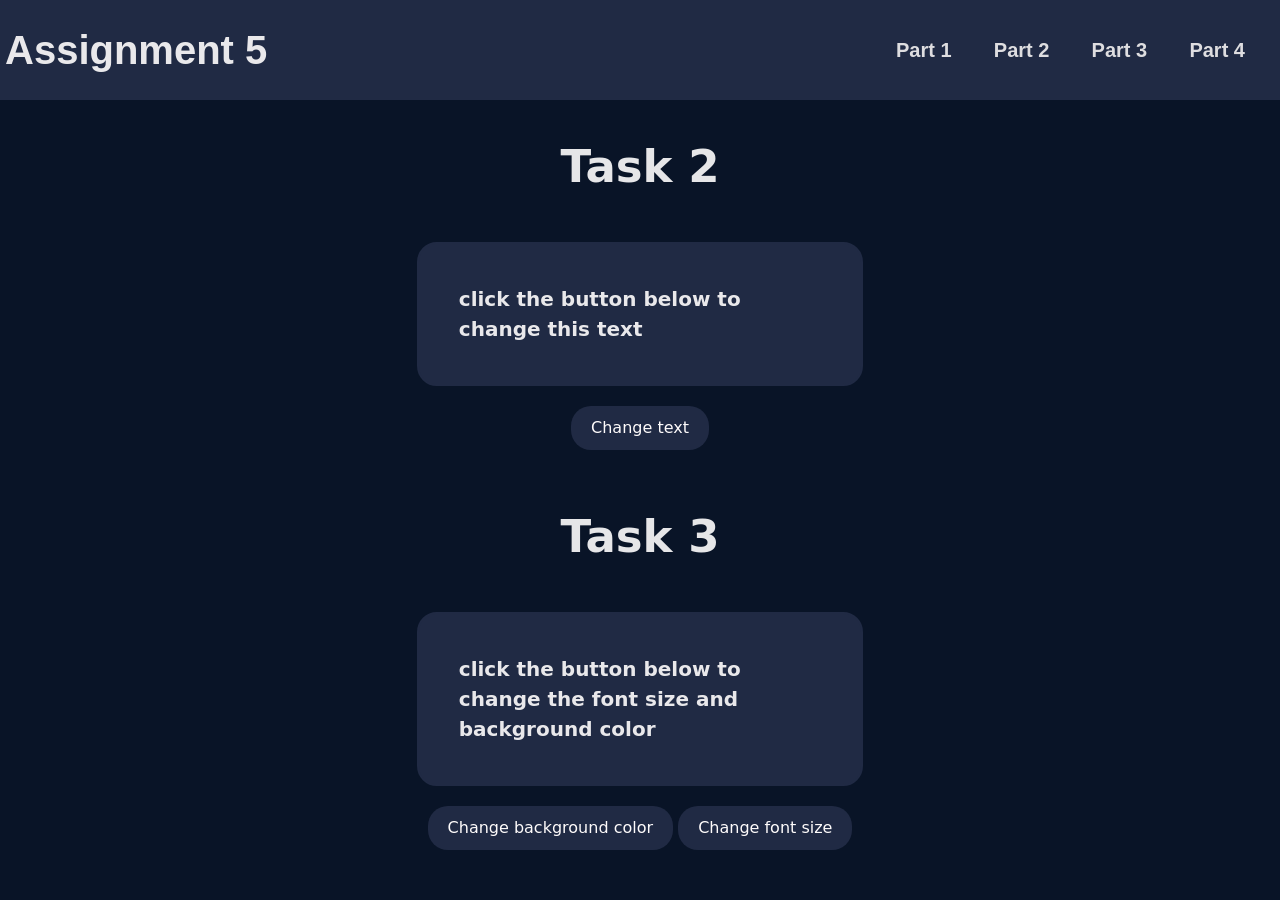
==== Part2/Part2.html @ ce34b098 "update" ====
<!DOCTYPE html>
<html lang="en">
<head>
    <meta charset="UTF-8">
    <meta name="viewport" content="width=device-width, initial-scale=1.0">
    <title>Assignment 5</title>
    <link rel="stylesheet" href="https://cdn.jsdelivr.net/npm/bootstrap@5.3.8/dist/css/bootstrap.min.css">
    <link rel="stylesheet" href="styles.css">
</head>
<body>
     <nav>
        <div class="logo">Assignment 5</div>
        <ul>
            
            <li><a href="../index.html">Part 1</a></li>
            <li><a href="Part2.html">Part 2</a></li>
            <li><a href="../Part3/Part3.html">Part 3</a></li>
            <li><a href="../Part4/Part4.html">Part 4</a></li>

        </ul>
    </nav>

    <div class="container">
        <h1>Task 2 </h1>


        <p id="task">click the button below to change this text</p>

        <div style="text-align: center; padding: 20px;">
        <button class="button" onclick="changeText()">Change text</button>
        </div>


        <h1>Task 3 </h1>

        
        <div>
            <p id = "task3">click the button below to change the font size and background color</p>
            <div style="text-align: center; padding: 20px;">
                
                <button class="button" onclick="changebackground()">Change background color</button>
                <button class="button" onclick="changeFontSize()">Change font size</button>
            </div>
        </div>    
        




    </div>






    <script>
        function changeText() {
            document.getElementById("task").innerHTML = "New text!";

        }
    </script>

    <script>
        function changebackground() {
            document.getElementById("task3").style.backgroundColor = "green";
        }
        function changeFontSize() {
            document.getElementById("task3").style.fontSize = "30px";
        }
    </script>


</body>
</html>
---- Part2/styles.css ----
body {
    background-color: #091427;
    padding: 0;
    margin: 0;
}


h1 {
    text-align: center;
    color: rgb(253, 252, 252, 0.908);
    font-size: 45px;
    padding: 40px;
    font-weight: bold;
}

p {
    
    color: rgb(253, 252, 252, 0.908);
    font-size: 20px;
    padding: 40px;
    font-weight: bold;
    border: 2px solid #202a44;
    max-width: 40%;
    border-radius: 20px;
    background-color: #202a44;
    margin: auto;
}





nav {
    background-color:#202a44 ;
    height: 100px;
    width: 100%;
    display: flex;
    flex-direction: row;
    justify-content: space-between;
    text-align: center;
    align-items: center;
    padding: 5px;
}

.logo {
    font-size: 40px;
    font-weight: bold;
    color: rgba(253, 252, 252, 0.908);
    font-family: Arial, Helvetica, sans-serif;
}


nav ul {
    display: flex;
    flex-direction: row;
    justify-content: space-between;
    width: 30%;
    list-style-type: none;
    margin: 100px 30px;
    gap: 20px;
}


nav a {
    width: 50%;
    text-decoration: none;
    font-family: Arial, Helvetica, sans-serif;
    font-size: 20px;
    font-weight: bold;
    color: rgba(241, 240, 240, 0.908);
    
}

nav li:hover {
    transition: 0.4s;
    transform: scale(1.02);
}

.button{
    background-color: #202a44;
    color: rgb(254, 251, 251);
    border: none;
    padding: 10px 20px;
    text-align: center;
    max-width: 50%;
    border-radius: 20px;
}

button:hover{
    transition: 0.2s;
    transform: scale(1.02);
}
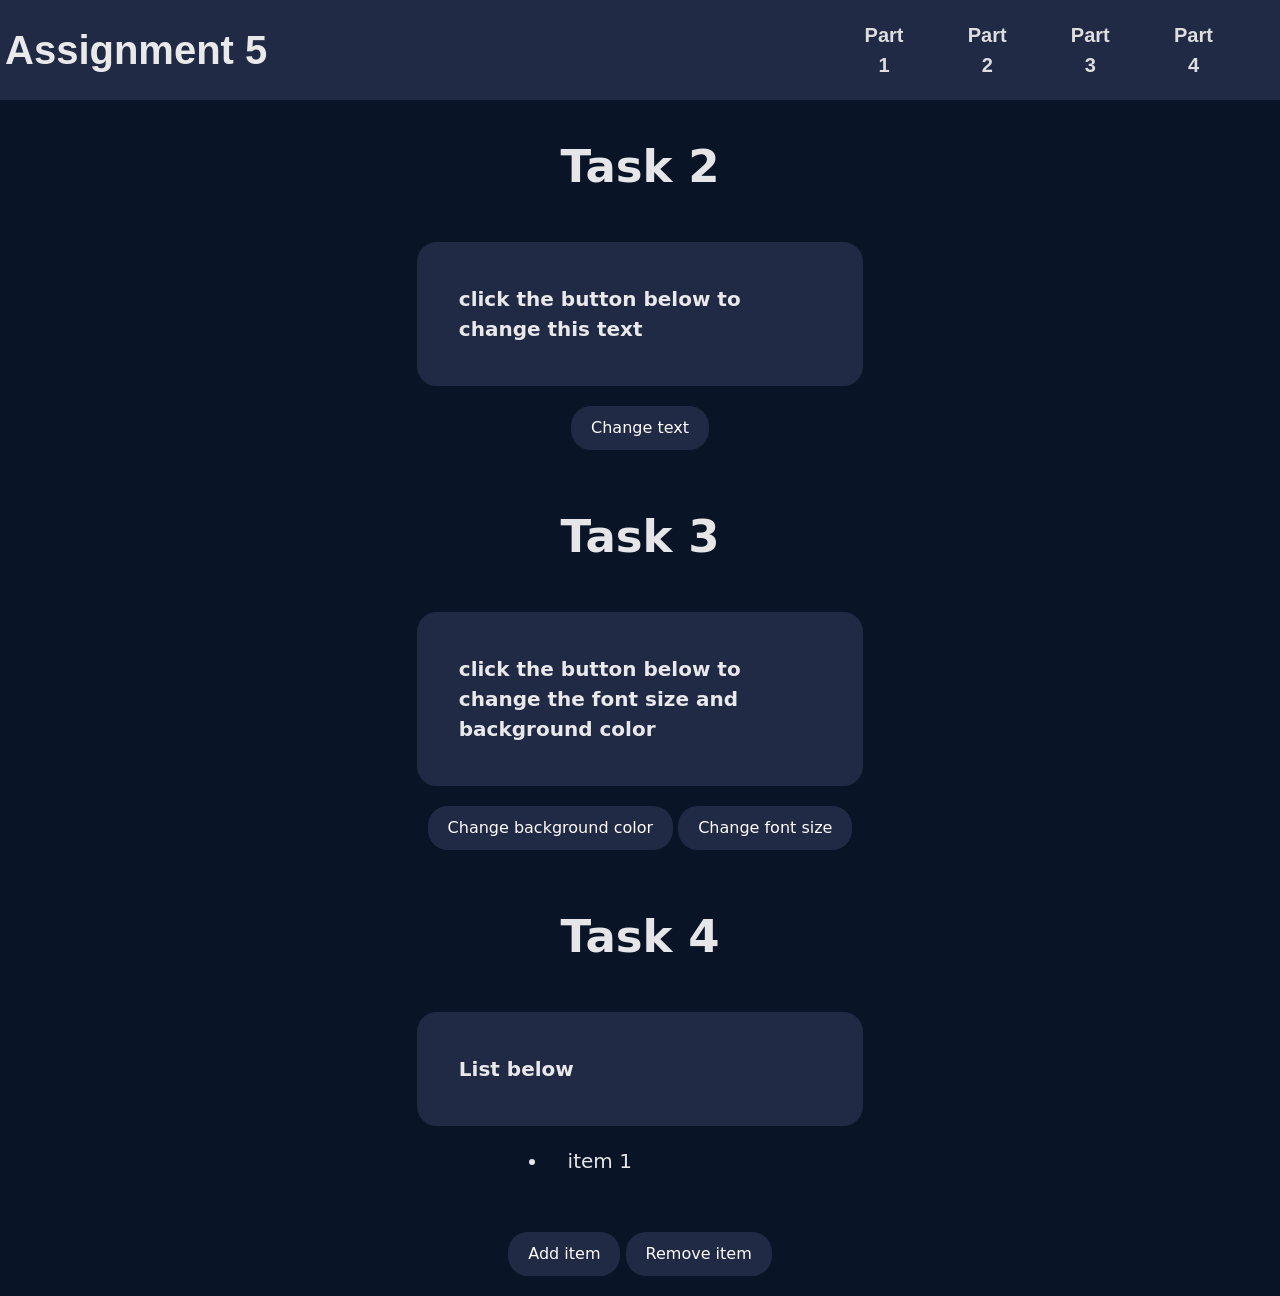
==== commit d42a5360: "part2 done" ====
--- a/Part2/Part2.html
+++ b/Part2/Part2.html
@@ -45,8 +45,22 @@
         
 
 
+        <h1>Task 4 </h1>
 
+        <p>List below</p>
 
+        <div>
+            <ul id="List">
+                <li>item 1</li>
+            </ul>
+
+            <div style="text-align: center; padding: 20px;">
+                <button class="button" onclick="addItem()">Add item</button>
+                <button class="button" onclick="removeItem()">Remove item</button>
+            </div>
+        </div>
+        
+        
     </div>
 
 
@@ -70,6 +84,23 @@
         }
     </script>
 
+    <script>
+        function addItem() {
+            let list = document.getElementById("List");
+            let newItem=document.createElement("li");
+            newItem.textContent="new item";
+            list.appendChild(newItem);
+        }
+    </script>
+
+    <script>
+        function removeItem() {
+            let list = document.getElementById("List");
+            let lastItem = list.lastElementChild;
+            list.removeChild(lastItem);
+        }
+    </script>
+
 
 </body>
 </html>
--- a/Part2/styles.css
+++ b/Part2/styles.css
@@ -27,7 +27,14 @@
 }
 
 
+li{ 
 
+    color: rgb(253, 252, 252, 0.908);
+    font-size: 20px;
+    margin: auto;
+    max-width: 20%;
+    padding: 20px;
+}
 
 
 nav {
@@ -54,10 +61,10 @@
     display: flex;
     flex-direction: row;
     justify-content: space-between;
-    width: 30%;
+    width: 35%;
     list-style-type: none;
     margin: 100px 30px;
-    gap: 20px;
+   
 }
 
 
